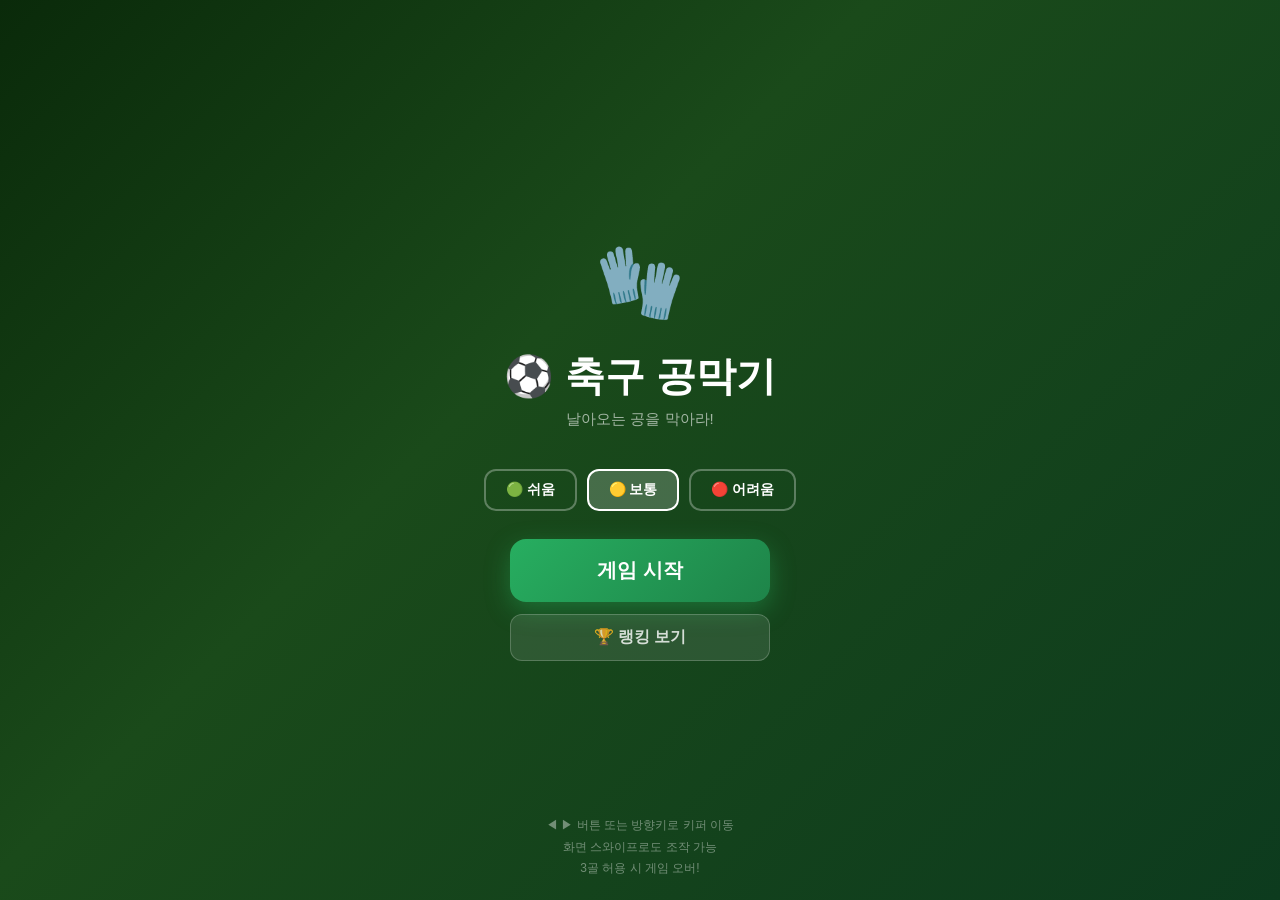
==== index.html @ db3b1a55 "Initial commit: 축구 공막기 게임" ====
<!DOCTYPE html>
<html lang="ko">
<head>
  <meta charset="UTF-8">
  <meta name="viewport" content="width=device-width, initial-scale=1.0, maximum-scale=1.0, user-scalable=no">
  <meta name="mobile-web-app-capable" content="yes">
  <meta name="apple-mobile-web-app-capable" content="yes">
  <meta name="apple-mobile-web-app-status-bar-style" content="black-translucent">
  <title>⚽ 축구 공막기</title>
  <link rel="stylesheet" href="style.css">
</head>
<body>

  <!-- 게임 캔버스 -->
  <canvas id="gameCanvas"></canvas>

  <!-- HUD -->
  <div id="hud">
    <div class="score-box">
      <div class="label">막은 수</div>
      <div class="value" id="savedCount">0</div>
    </div>
    <div class="score-box">
      <div class="label">연속</div>
      <div class="value" id="streakCount">0</div>
      <div class="sub">🔥</div>
    </div>
    <div class="score-box">
      <div class="label">실점</div>
      <div class="value" id="goalCount">0</div>
      <div class="sub">/ 3회</div>
    </div>
  </div>

  <!-- 배너 광고 -->
  <div id="bannerAd"></div>

  <!-- 방향 컨트롤 (모바일) -->
  <div id="controls">
    <button class="ctrl-btn" id="btnLeft">◀</button>
    <button class="ctrl-btn" id="btnJump" style="opacity:0.4;cursor:default">🧤</button>
    <button class="ctrl-btn" id="btnRight">▶</button>
  </div>

  <!-- 시작 화면 -->
  <div id="startScreen">
    <div class="stadium-preview">🧤</div>
    <h1>⚽ 축구 공막기</h1>
    <p class="subtitle">날아오는 공을 막아라!</p>

    <div class="difficulty-select">
      <button class="diff-btn" data-diff="easy">🟢 쉬움</button>
      <button class="diff-btn selected" data-diff="normal">🟡 보통</button>
      <button class="diff-btn" data-diff="hard">🔴 어려움</button>
    </div>

    <button class="start-btn" id="startBtn">게임 시작</button>
    <button class="lb-btn" id="lbBtn">🏆 랭킹 보기</button>

    <div class="how-to-play">
      ◀ ▶ 버튼 또는 방향키로 키퍼 이동<br>
      화면 스와이프로도 조작 가능<br>
      3골 허용 시 게임 오버!
    </div>
  </div>

  <!-- 게임오버 -->
  <div id="gameOverScreen">
    <div class="gameover-box">
      <h2>⚽ 게임 오버!</h2>
      <div class="gameover-stats">
        <div class="stat-card">
          <div class="stat-label">방어</div>
          <div class="stat-val" id="goSaved">0개</div>
        </div>
        <div class="stat-card">
          <div class="stat-label">실점</div>
          <div class="stat-val" id="goGoals" style="color:#e74c3c">0개</div>
        </div>
        <div class="stat-card">
          <div class="stat-label">최고 연속</div>
          <div class="stat-val" id="goStreak">0연속</div>
        </div>
        <div class="stat-card">
          <div class="stat-label">역대 최고</div>
          <div class="stat-val" id="goBest">0연속</div>
        </div>
      </div>
      <div class="gameover-buttons">
        <button class="revive-btn" id="reviveBtn">📺 광고 보고 부활하기</button>
        <button class="retry-btn" id="retryBtn">🔄 다시 시작</button>
        <button class="share-btn" id="shareBtn">📤 점수 공유하기</button>
        <button class="lb-show-btn" id="lbShowBtn">🏆 랭킹 보기</button>
      </div>
    </div>
  </div>

  <script src="game.js"></script>
</body>
</html>
---- style.css ----
* { margin: 0; padding: 0; box-sizing: border-box; -webkit-tap-highlight-color: transparent; }

html, body {
  width: 100%; height: 100%; overflow: hidden;
  background: #1a3a1a;
  font-family: -apple-system, BlinkMacSystemFont, 'Segoe UI', sans-serif;
  user-select: none;
}

#gameCanvas {
  display: block;
  position: absolute; top: 0; left: 50%;
  transform: translateX(-50%);
  touch-action: none;
}

/* HUD */
#hud {
  position: fixed; top: 0; left: 0; right: 0;
  display: flex; align-items: center; justify-content: space-between;
  padding: 12px 16px;
  background: linear-gradient(to bottom, rgba(0,0,0,0.6), transparent);
  pointer-events: none; z-index: 10;
}
.score-box {
  background: rgba(255,255,255,0.15); backdrop-filter: blur(8px);
  border-radius: 12px; padding: 8px 14px;
  color: #fff; text-align: center;
  pointer-events: all;
}
.score-box .label { font-size: 11px; opacity: 0.8; font-weight: 600; text-transform: uppercase; letter-spacing: 0.5px; }
.score-box .value { font-size: 24px; font-weight: 900; }
.score-box .sub { font-size: 11px; opacity: 0.7; }

/* 컨트롤 버튼 영역 */
#controls {
  position: fixed; bottom: 60px; left: 0; right: 0;
  display: none; justify-content: center; align-items: center;
  gap: 16px; z-index: 20; padding: 0 16px;
}
#controls.active { display: flex; }
.ctrl-btn {
  width: 72px; height: 72px; border-radius: 50%; border: 3px solid rgba(255,255,255,0.4);
  background: rgba(255,255,255,0.15); backdrop-filter: blur(8px);
  color: #fff; font-size: 28px; cursor: pointer;
  display: flex; align-items: center; justify-content: center;
  transition: background 0.1s, transform 0.1s;
  -webkit-tap-highlight-color: transparent;
}
.ctrl-btn:active { background: rgba(255,255,255,0.35); transform: scale(0.93); }

/* 배너 광고 */
#bannerAd {
  position: fixed; bottom: 0; left: 0; right: 0; z-index: 15;
}
.banner-ad {
  background: rgba(0,0,0,0.6); backdrop-filter: blur(8px);
  border-top: 1px solid rgba(255,255,255,0.1);
  padding: 8px 16px; text-align: center;
  font-size: 13px; color: rgba(255,255,255,0.7);
  display: flex; align-items: center; justify-content: center; gap: 8px; height: 50px;
}
.ad-badge {
  background: #3182f6; color: #fff; padding: 2px 6px;
  border-radius: 4px; font-size: 10px; font-weight: 700;
}

/* 시작 화면 */
#startScreen {
  position: fixed; inset: 0;
  background: linear-gradient(135deg, #0a2a0a 0%, #1a4a1a 40%, #0d3b1e 100%);
  display: flex; flex-direction: column;
  align-items: center; justify-content: center;
  z-index: 100; text-align: center; padding: 20px;
}
#startScreen h1 { font-size: 40px; color: #fff; font-weight: 900; margin-bottom: 6px; }
#startScreen .subtitle { color: rgba(255,255,255,0.6); font-size: 15px; margin-bottom: 40px; }
.stadium-preview { font-size: 72px; margin-bottom: 24px; animation: bounce 1s ease-in-out infinite alternate; }
@keyframes bounce { from { transform: translateY(0); } to { transform: translateY(-10px); } }

.difficulty-select {
  display: flex; gap: 10px; margin-bottom: 28px;
}
.diff-btn {
  padding: 10px 20px; border-radius: 12px; border: 2px solid rgba(255,255,255,0.3);
  background: transparent; color: #fff; font-size: 14px; font-weight: 700; cursor: pointer;
  transition: all 0.2s;
}
.diff-btn.selected { background: rgba(255,255,255,0.2); border-color: #fff; }

.start-btn {
  background: linear-gradient(135deg, #27ae60, #1e8449);
  color: #fff; border: none; border-radius: 16px;
  padding: 18px 48px; font-size: 20px; font-weight: 800;
  cursor: pointer; box-shadow: 0 8px 24px rgba(39,174,96,0.4);
  margin-bottom: 12px; width: 260px;
}
.lb-btn {
  background: rgba(255,255,255,0.1); color: rgba(255,255,255,0.8);
  border: 1px solid rgba(255,255,255,0.2);
  border-radius: 12px; padding: 12px 32px;
  font-size: 16px; font-weight: 600; cursor: pointer;
  width: 260px;
}
.how-to-play {
  position: absolute; bottom: 20px;
  color: rgba(255,255,255,0.4); font-size: 12px;
  line-height: 1.8; text-align: center;
}

/* 게임오버 */
#gameOverScreen {
  position: fixed; inset: 0;
  background: rgba(0,0,0,0.75); backdrop-filter: blur(4px);
  display: none; flex-direction: column;
  align-items: center; justify-content: center;
  z-index: 90;
}
#gameOverScreen.show { display: flex; animation: fadeIn 0.3s; }
.gameover-box {
  background: #fff; border-radius: 24px; padding: 32px 24px;
  width: min(360px, 88vw); text-align: center;
}
.gameover-box h2 { font-size: 26px; margin-bottom: 10px; }
.gameover-stats {
  display: grid; grid-template-columns: 1fr 1fr;
  gap: 10px; margin: 16px 0;
}
.stat-card {
  background: #f8f9fa; border-radius: 12px; padding: 12px;
}
.stat-card .stat-label { font-size: 12px; color: #999; margin-bottom: 4px; }
.stat-card .stat-val { font-size: 22px; font-weight: 900; color: #3182f6; }

.gameover-buttons { display: flex; flex-direction: column; gap: 10px; margin-top: 4px; }
.revive-btn {
  width: 100%; padding: 16px; border-radius: 14px; border: none;
  background: linear-gradient(135deg, #ff6b35, #f7c59f);
  color: #fff; font-size: 17px; font-weight: 800; cursor: pointer;
}
.revive-btn.used { background: #e0e0e0; color: #999; cursor: not-allowed; }
.retry-btn {
  width: 100%; padding: 16px; border-radius: 14px; border: none;
  background: #27ae60; color: #fff; font-size: 17px; font-weight: 700; cursor: pointer;
}
.share-btn, .lb-show-btn {
  width: 100%; padding: 14px; border-radius: 14px; border: none;
  background: #f0f4ff; color: #3182f6; font-size: 15px; font-weight: 600; cursor: pointer;
}

/* 공통 모달 */
.ad-overlay {
  position: fixed; inset: 0; background: rgba(0,0,0,0.88);
  display: flex; align-items: center; justify-content: center; z-index: 9999;
  animation: fadeIn 0.2s;
}
.ad-modal {
  background: #fff; border-radius: 20px; padding: 24px;
  width: min(340px, 90vw); text-align: center;
}
.ad-label { background: #f0f0f0; display: inline-block; padding: 2px 10px; border-radius: 4px; font-size: 11px; color: #888; margin-bottom: 12px; }
.ad-placeholder { background: #f8f8f8; border-radius: 12px; padding: 28px 16px; margin-bottom: 16px; }
.ad-icon { font-size: 48px; display: block; margin-bottom: 8px; }
.ad-placeholder p { color: #444; margin: 8px 0 16px; font-size: 15px; }
.ad-timer-bar { background: #e0e0e0; border-radius: 99px; height: 6px; overflow: hidden; margin-bottom: 8px; }
.ad-timer-fill { height: 100%; background: #3182f6; border-radius: 99px; width: 0; transition: width 1s linear; }
.ad-countdown { font-size: 13px; color: #999; }
.ad-skip-btn {
  width: 100%; padding: 14px; border-radius: 12px; border: none;
  background: #ccc; color: #fff; font-size: 16px; font-weight: 700; cursor: pointer;
}
.ad-skip-btn.ready { background: #3182f6; }
.modal-overlay {
  position: fixed; inset: 0; background: rgba(0,0,0,0.6);
  display: flex; align-items: center; justify-content: center; z-index: 9998; animation: fadeIn 0.2s;
}
.modal-box {
  background: #fff; border-radius: 20px; padding: 28px 24px;
  width: min(360px, 90vw); text-align: center; animation: slideUp 0.25s ease;
}
.modal-box h2 { margin: 0 0 12px; font-size: 22px; }
.final-score { font-size: 26px; margin: 8px 0; }
.final-score strong { color: #27ae60; }
.name-input {
  width: 100%; padding: 12px 16px; border-radius: 12px;
  border: 2px solid #e0e0e0; font-size: 16px; margin: 12px 0;
  outline: none; box-sizing: border-box; text-align: center;
}
.name-input:focus { border-color: #27ae60; }
.modal-buttons { display: flex; gap: 10px; }
.btn-primary {
  flex: 1; padding: 14px; border-radius: 12px; border: none;
  background: #27ae60; color: #fff; font-size: 16px; font-weight: 700; cursor: pointer;
}
.btn-secondary {
  flex: 1; padding: 14px; border-radius: 12px; border: none;
  background: #f0f0f0; color: #666; font-size: 16px; font-weight: 600; cursor: pointer;
}
.leaderboard-modal { max-height: 80vh; overflow-y: auto; }
.lb-table { width: 100%; border-collapse: collapse; margin: 12px 0; }
.lb-table th { background: #f8f9fa; padding: 8px; font-size: 13px; color: #666; }
.lb-table td { padding: 10px 8px; font-size: 15px; border-bottom: 1px solid #f0f0f0; }
.lb-table tr.highlight td { background: #e8f8f0; font-weight: 700; }

.toast {
  position: fixed; bottom: 68px; left: 50%;
  transform: translateX(-50%) translateY(20px);
  background: rgba(0,0,0,0.8); color: #fff; padding: 12px 20px;
  border-radius: 99px; font-size: 14px; z-index: 99999;
  opacity: 0; transition: all 0.3s; white-space: nowrap; pointer-events: none;
}
.toast.show { opacity: 1; transform: translateX(-50%) translateY(0); }

@keyframes fadeIn { from { opacity: 0 } to { opacity: 1 } }
@keyframes slideUp { from { transform: translateY(30px); opacity: 0 } to { transform: translateY(0); opacity: 1 } }
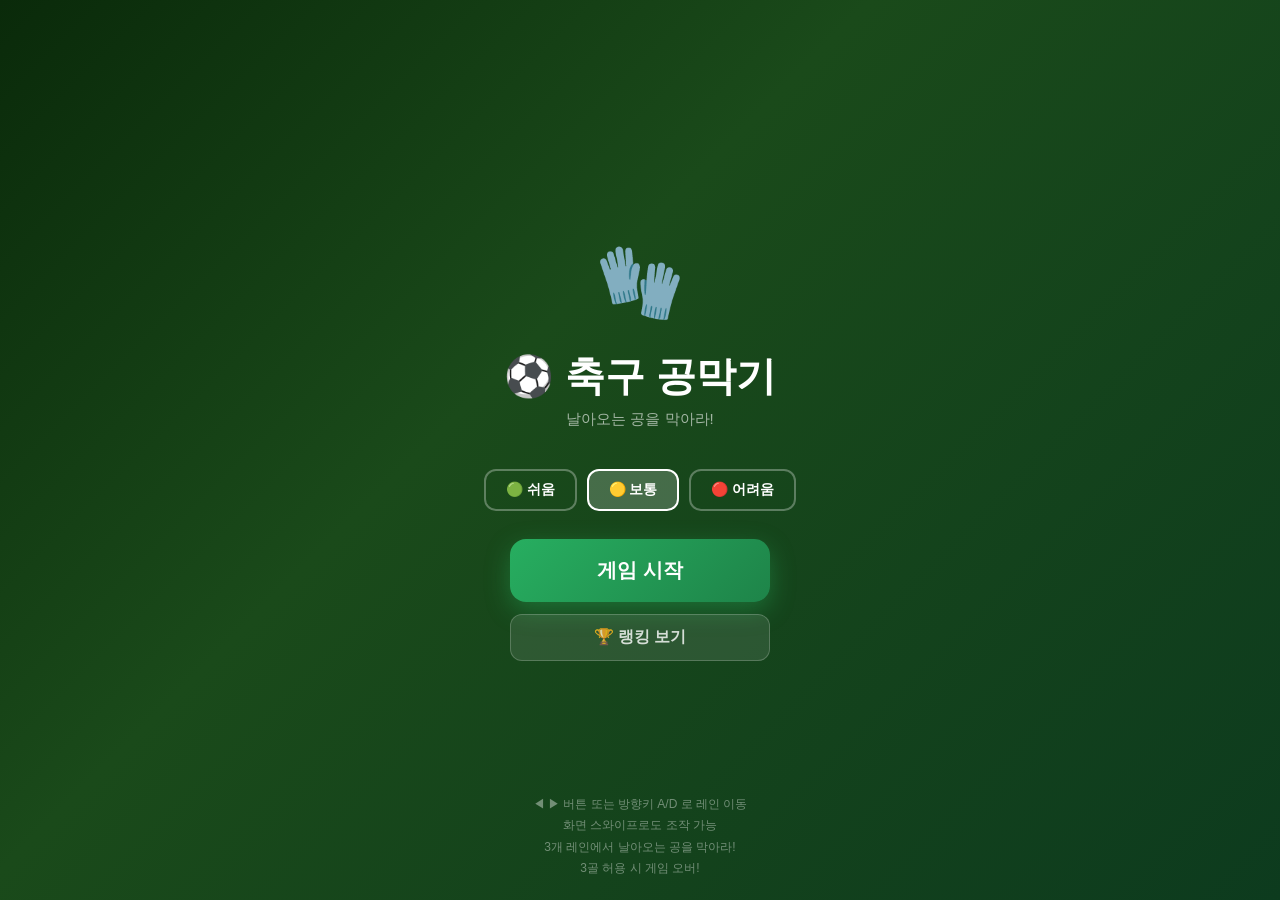
==== commit d6b631bd: "⚽ 리듬게임 스타일로 완전 리팩토링 - 3개 레인(①②③) 에서 공이 쉬지 않고 연속 낙하 - ◀▶ 버튼으로 키퍼 레인 즉시 이동 (3단계 고정 위치) - 여러 공 동시 비행 지원" ====
--- a/index.html
+++ b/index.html
@@ -38,7 +38,7 @@
   <!-- 방향 컨트롤 (모바일) -->
   <div id="controls">
     <button class="ctrl-btn" id="btnLeft">◀</button>
-    <button class="ctrl-btn" id="btnJump" style="opacity:0.4;cursor:default">🧤</button>
+    <div style="width:72px;height:72px;display:flex;align-items:center;justify-content:center;font-size:28px;opacity:0.3">🧤</div>
     <button class="ctrl-btn" id="btnRight">▶</button>
   </div>
 
@@ -58,8 +58,9 @@
     <button class="lb-btn" id="lbBtn">🏆 랭킹 보기</button>
 
     <div class="how-to-play">
-      ◀ ▶ 버튼 또는 방향키로 키퍼 이동<br>
+      ◀ ▶ 버튼 또는 방향키 A/D 로 레인 이동<br>
       화면 스와이프로도 조작 가능<br>
+      3개 레인에서 날아오는 공을 막아라!<br>
       3골 허용 시 게임 오버!
     </div>
   </div>
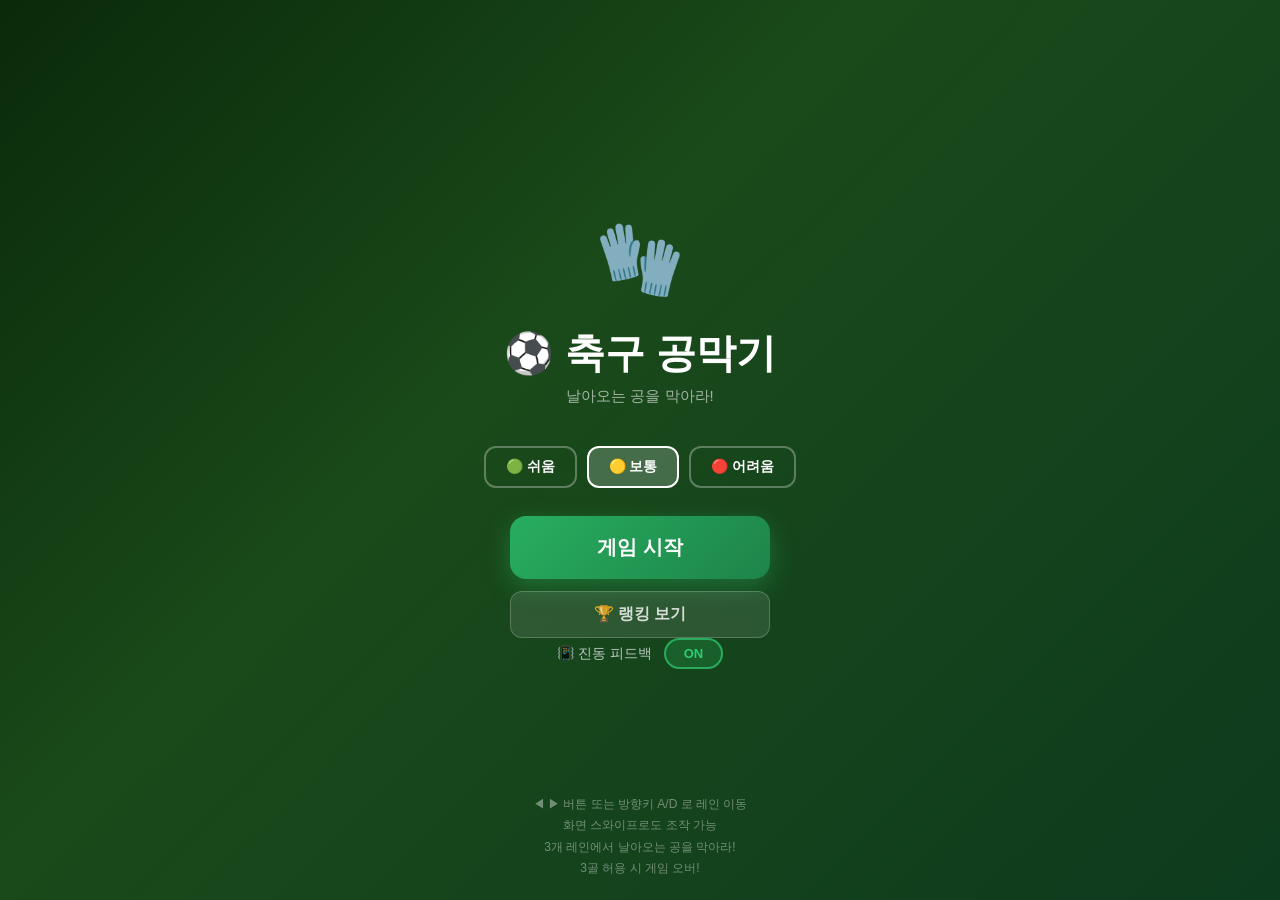
==== commit 67cb82b6: "⚽ 타격감 개선 + 골대 확장 + 무료 재시작 제거 - 화면 흔들림(shake) + 임팩트 플래시(flash): SAVE 시 강한 타격감 - 진동 설정 토글 (설정에서 ON/OFF" ====
--- a/index.html
+++ b/index.html
@@ -57,6 +57,11 @@
     <button class="start-btn" id="startBtn">게임 시작</button>
     <button class="lb-btn" id="lbBtn">🏆 랭킹 보기</button>
 
+    <div class="setting-row">
+      <span class="setting-label">📳 진동 피드백</span>
+      <button class="vib-toggle" id="vibToggle">ON</button>
+    </div>
+
     <div class="how-to-play">
       ◀ ▶ 버튼 또는 방향키 A/D 로 레인 이동<br>
       화면 스와이프로도 조작 가능<br>
@@ -89,7 +94,7 @@
       </div>
       <div class="gameover-buttons">
         <button class="revive-btn" id="reviveBtn">📺 광고 보고 부활하기</button>
-        <button class="retry-btn" id="retryBtn">🔄 다시 시작</button>
+        <button class="retry-btn" id="retryBtn">📺 광고 보고 다시 시작</button>
         <button class="share-btn" id="shareBtn">📤 점수 공유하기</button>
         <button class="lb-show-btn" id="lbShowBtn">🏆 랭킹 보기</button>
       </div>
--- a/style.css
+++ b/style.css
@@ -102,6 +102,26 @@
   font-size: 16px; font-weight: 600; cursor: pointer;
   width: 260px;
 }
+/* 진동 토글 */
+.setting-row {
+  display: flex; align-items: center; gap: 12px;
+  margin-bottom: 14px;
+}
+.setting-label {
+  color: rgba(255,255,255,0.7); font-size: 14px;
+}
+.vib-toggle {
+  padding: 6px 18px; border-radius: 20px;
+  border: 2px solid rgba(46,204,113,0.7);
+  background: rgba(46,204,113,0.2); color: #2ecc71;
+  font-size: 13px; font-weight: 700; cursor: pointer;
+  transition: all 0.2s;
+}
+.vib-toggle.off {
+  border-color: rgba(255,255,255,0.2);
+  background: rgba(255,255,255,0.05); color: rgba(255,255,255,0.3);
+}
+
 .how-to-play {
   position: absolute; bottom: 20px;
   color: rgba(255,255,255,0.4); font-size: 12px;
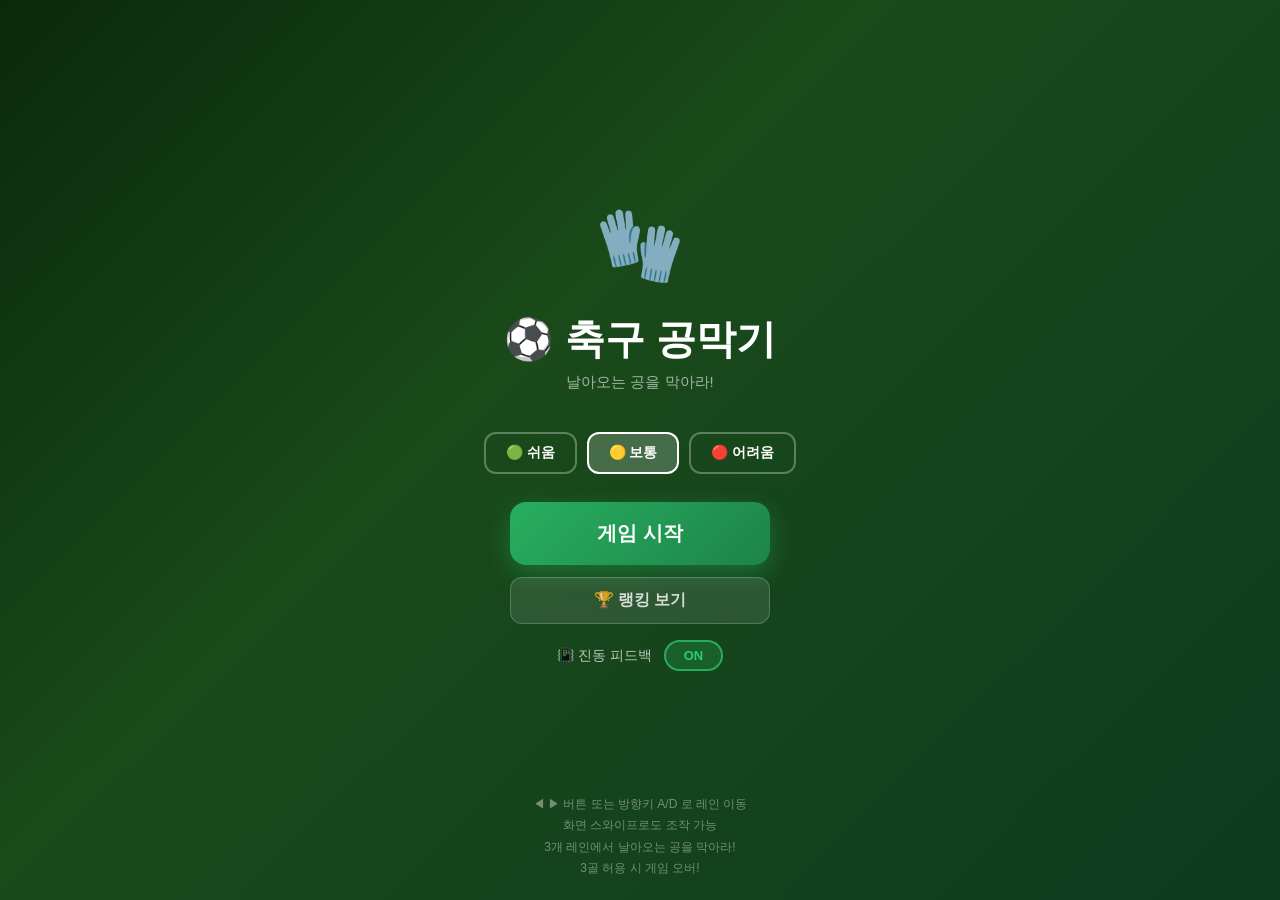
==== commit d237adb7: "⚽ 홈 버튼 + 랭킹 닫기 버그 + 토글 수정 + hard 시차 - HUD 좌상단 ⌂ 홈 버튼: 게임 중 → 시작 화면으로 즉시 이동 - 랭킹 닫기 버그: 게임오버에서 랭킹 열었다" ====
--- a/index.html
+++ b/index.html
@@ -16,6 +16,7 @@
 
   <!-- HUD -->
   <div id="hud">
+    <button class="hud-home-btn" id="hudHomeBtn" title="홈으로">⌂</button>
     <div class="score-box">
       <div class="label">막은 수</div>
       <div class="value" id="savedCount">0</div>
--- a/style.css
+++ b/style.css
@@ -18,10 +18,23 @@
 #hud {
   position: fixed; top: 0; left: 0; right: 0;
   display: flex; align-items: center; justify-content: space-between;
-  padding: 12px 16px;
+  gap: 8px;
+  padding: 10px 12px;
   background: linear-gradient(to bottom, rgba(0,0,0,0.6), transparent);
   pointer-events: none; z-index: 10;
 }
+.hud-home-btn {
+  pointer-events: all;
+  background: rgba(255,255,255,0.12); backdrop-filter: blur(8px);
+  border: none; border-radius: 10px;
+  color: #fff; font-size: 18px;
+  width: 38px; height: 38px;
+  cursor: pointer; flex-shrink: 0;
+  display: flex; align-items: center; justify-content: center;
+  transition: background 0.15s, transform 0.1s;
+}
+.hud-home-btn:active { background: rgba(255,255,255,0.25); transform: scale(0.93); }
+
 .score-box {
   background: rgba(255,255,255,0.15); backdrop-filter: blur(8px);
   border-radius: 12px; padding: 8px 14px;
@@ -71,7 +84,9 @@
   background: linear-gradient(135deg, #0a2a0a 0%, #1a4a1a 40%, #0d3b1e 100%);
   display: flex; flex-direction: column;
   align-items: center; justify-content: center;
-  z-index: 100; text-align: center; padding: 20px;
+  z-index: 100; text-align: center;
+  padding: 20px 20px 32px;
+  overflow-y: auto;   /* 내용이 넘칠 때 스크롤 가능 */
 }
 #startScreen h1 { font-size: 40px; color: #fff; font-weight: 900; margin-bottom: 6px; }
 #startScreen .subtitle { color: rgba(255,255,255,0.6); font-size: 15px; margin-bottom: 40px; }
@@ -100,7 +115,7 @@
   border: 1px solid rgba(255,255,255,0.2);
   border-radius: 12px; padding: 12px 32px;
   font-size: 16px; font-weight: 600; cursor: pointer;
-  width: 260px;
+  width: 260px; margin-bottom: 16px;
 }
 /* 진동 토글 */
 .setting-row {
